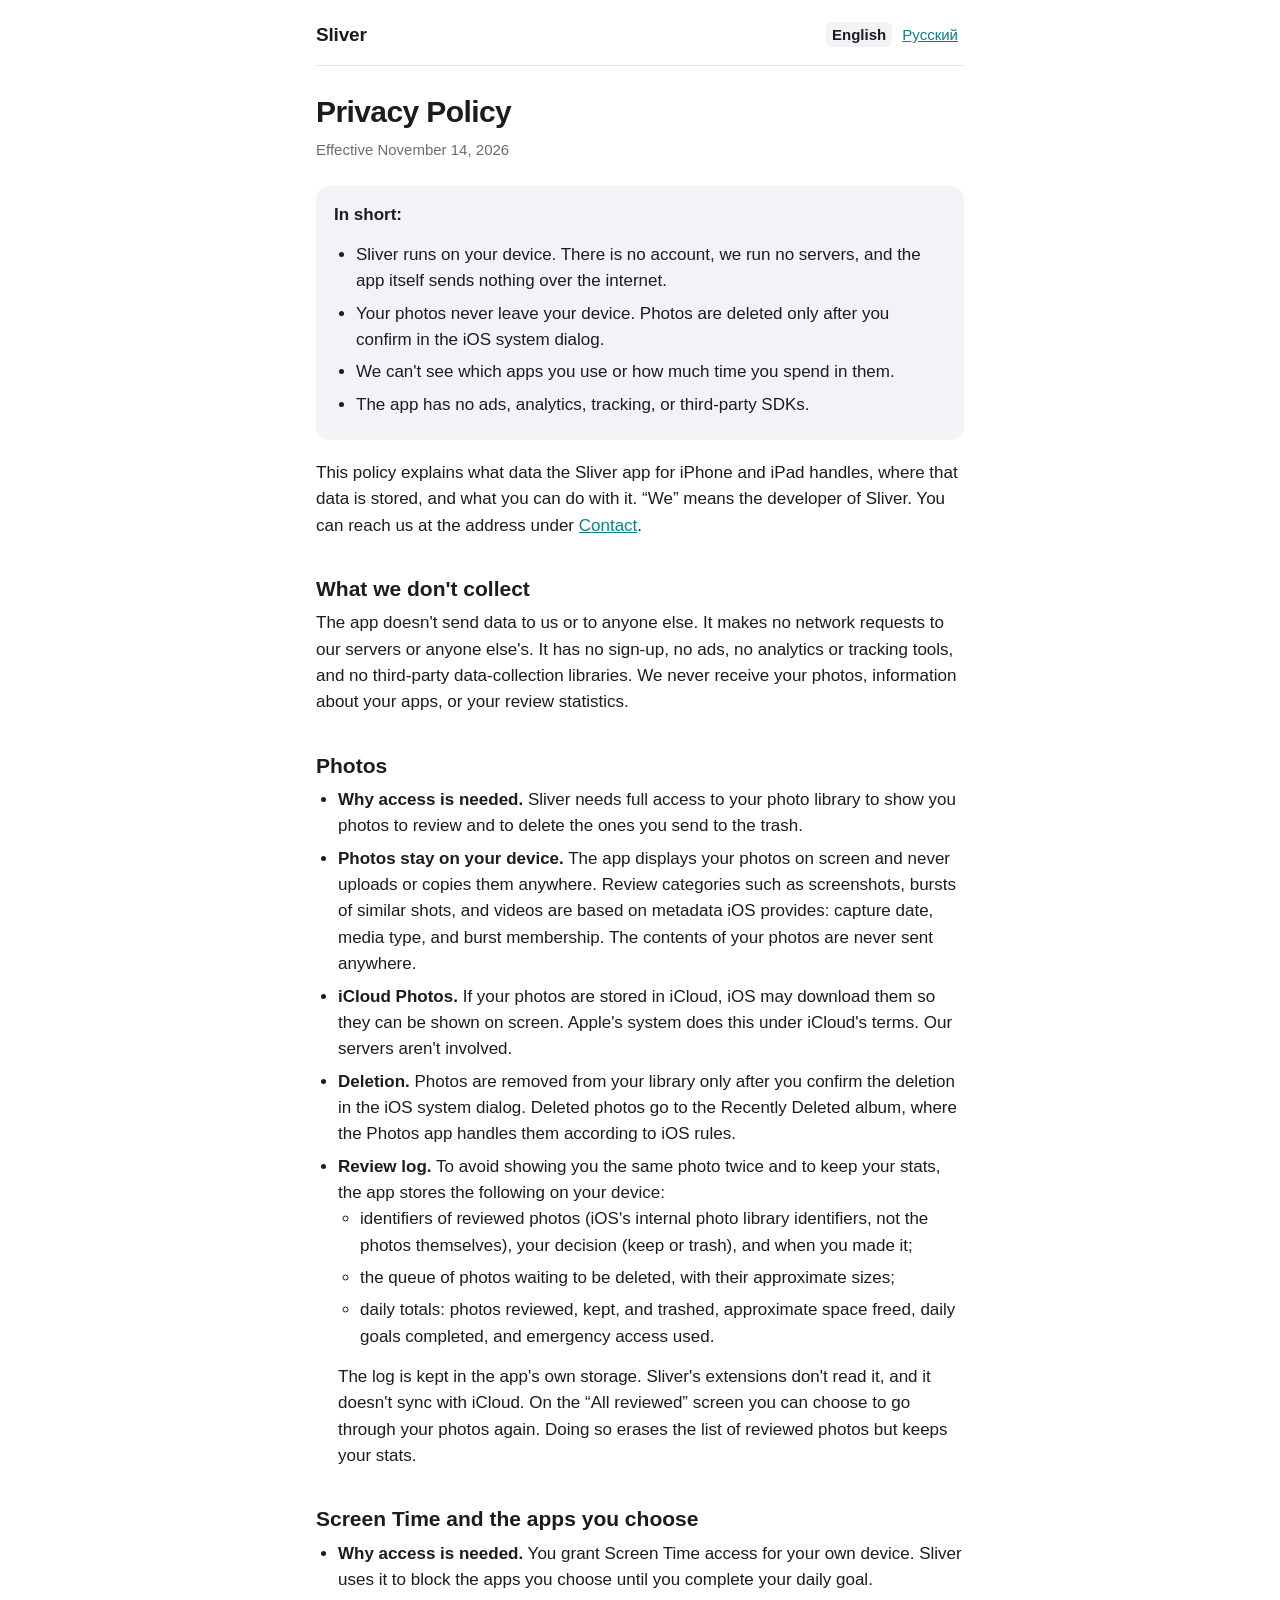
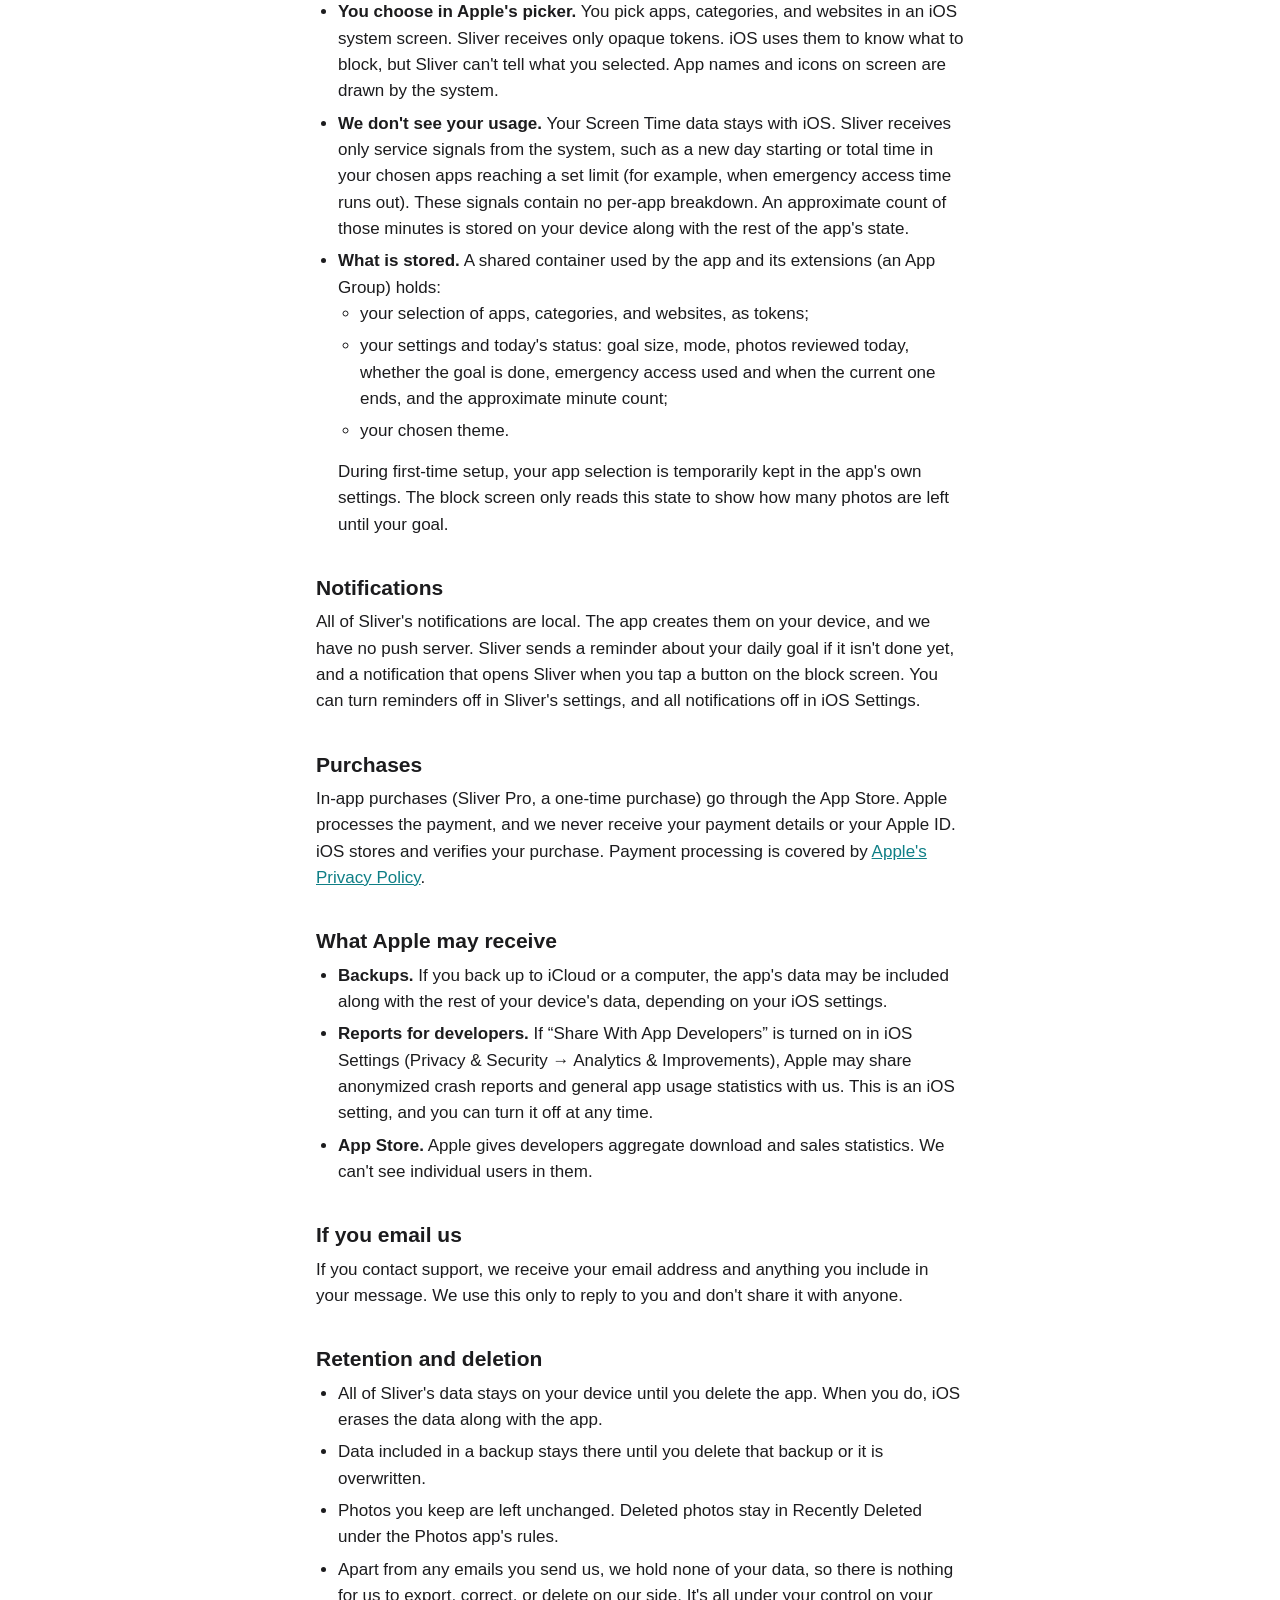
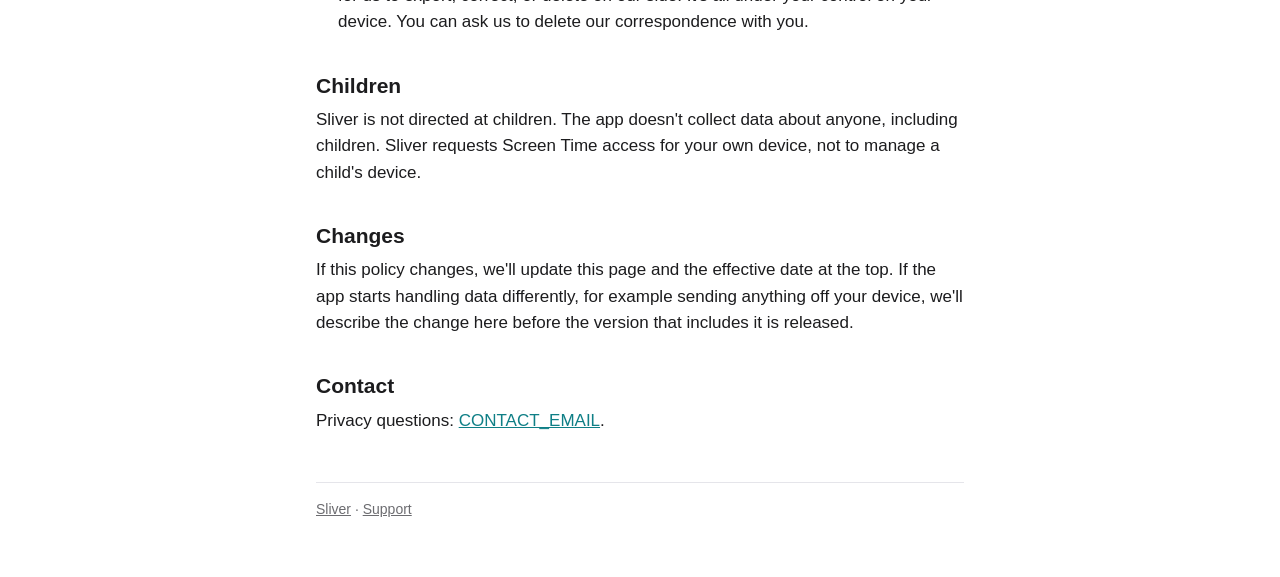
==== privacy/index.html @ 04caf27e "Sliver: privacy policy and support pages (en, ru)" ====
<!doctype html>
<html lang="en">
<head>
<meta charset="utf-8">
<meta name="viewport" content="width=device-width, initial-scale=1">
<meta name="color-scheme" content="light dark">
<title>Privacy Policy — Sliver</title>
<meta name="description" content="What data the Sliver app handles and where it is stored.">
<link rel="stylesheet" href="../style.css">
<link rel="alternate" hreflang="ru" href="../ru/privacy/">
</head>
<body>
<div class="wrap">
<header class="top">
  <a class="brand" href="../">Sliver</a>
  <nav class="lang" aria-label="Language"><span aria-current="page">English</span> <a href="../ru/privacy/" hreflang="ru" lang="ru">Русский</a></nav>
</header>

<main>
<h1>Privacy Policy</h1>
<p class="meta">Effective November 14, 2026</p>

<div class="card">
<p><strong>In short:</strong></p>
<ul>
  <li>Sliver runs on your device. There is no account, we run no servers, and the app itself sends nothing over the internet.</li>
  <li>Your photos never leave your device. Photos are deleted only after you confirm in the iOS system dialog.</li>
  <li>We can't see which apps you use or how much time you spend in them.</li>
  <li>The app has no ads, analytics, tracking, or third-party SDKs.</li>
</ul>
</div>

<p>This policy explains what data the Sliver app for iPhone and iPad handles, where that data is stored, and what you can do with it. “We” means the developer of Sliver. You can reach us at the address under <a href="#contact">Contact</a>.</p>

<h2>What we don't collect</h2>
<p>The app doesn't send data to us or to anyone else. It makes no network requests to our servers or anyone else's. It has no sign-up, no ads, no analytics or tracking tools, and no third-party data-collection libraries. We never receive your photos, information about your apps, or your review statistics.</p>

<h2>Photos</h2>
<ul>
  <li><strong>Why access is needed.</strong> Sliver needs full access to your photo library to show you photos to review and to delete the ones you send to the trash.</li>
  <li><strong>Photos stay on your device.</strong> The app displays your photos on screen and never uploads or copies them anywhere. Review categories such as screenshots, bursts of similar shots, and videos are based on metadata iOS provides: capture date, media type, and burst membership. The contents of your photos are never sent anywhere.</li>
  <li><strong>iCloud Photos.</strong> If your photos are stored in iCloud, iOS may download them so they can be shown on screen. Apple's system does this under iCloud's terms. Our servers aren't involved.</li>
  <li><strong>Deletion.</strong> Photos are removed from your library only after you confirm the deletion in the iOS system dialog. Deleted photos go to the Recently Deleted album, where the Photos app handles them according to iOS rules.</li>
  <li><strong>Review log.</strong> To avoid showing you the same photo twice and to keep your stats, the app stores the following on your device:
    <ul>
      <li>identifiers of reviewed photos (iOS's internal photo library identifiers, not the photos themselves), your decision (keep or trash), and when you made it;</li>
      <li>the queue of photos waiting to be deleted, with their approximate sizes;</li>
      <li>daily totals: photos reviewed, kept, and trashed, approximate space freed, daily goals completed, and emergency access used.</li>
    </ul>
    The log is kept in the app's own storage. Sliver's extensions don't read it, and it doesn't sync with iCloud. On the “All reviewed” screen you can choose to go through your photos again. Doing so erases the list of reviewed photos but keeps your stats.</li>
</ul>

<h2>Screen Time and the apps you choose</h2>
<ul>
  <li><strong>Why access is needed.</strong> You grant Screen Time access for your own device. Sliver uses it to block the apps you choose until you complete your daily goal.</li>
  <li><strong>You choose in Apple's picker.</strong> You pick apps, categories, and websites in an iOS system screen. Sliver receives only opaque tokens. iOS uses them to know what to block, but Sliver can't tell what you selected. App names and icons on screen are drawn by the system.</li>
  <li><strong>We don't see your usage.</strong> Your Screen Time data stays with iOS. Sliver receives only service signals from the system, such as a new day starting or total time in your chosen apps reaching a set limit (for example, when emergency access time runs out). These signals contain no per-app breakdown. An approximate count of those minutes is stored on your device along with the rest of the app's state.</li>
  <li><strong>What is stored.</strong> A shared container used by the app and its extensions (an App Group) holds:
    <ul>
      <li>your selection of apps, categories, and websites, as tokens;</li>
      <li>your settings and today's status: goal size, mode, photos reviewed today, whether the goal is done, emergency access used and when the current one ends, and the approximate minute count;</li>
      <li>your chosen theme.</li>
    </ul>
    During first-time setup, your app selection is temporarily kept in the app's own settings. The block screen only reads this state to show how many photos are left until your goal.</li>
</ul>

<h2>Notifications</h2>
<p>All of Sliver's notifications are local. The app creates them on your device, and we have no push server. Sliver sends a reminder about your daily goal if it isn't done yet, and a notification that opens Sliver when you tap a button on the block screen. You can turn reminders off in Sliver's settings, and all notifications off in iOS Settings.</p>

<h2>Purchases</h2>
<p>In-app purchases (Sliver Pro, a one-time purchase) go through the App Store. Apple processes the payment, and we never receive your payment details or your Apple ID. iOS stores and verifies your purchase. Payment processing is covered by <a href="https://www.apple.com/legal/privacy/">Apple's Privacy Policy</a>.</p>

<h2>What Apple may receive</h2>
<ul>
  <li><strong>Backups.</strong> If you back up to iCloud or a computer, the app's data may be included along with the rest of your device's data, depending on your iOS settings.</li>
  <li><strong>Reports for developers.</strong> If “Share With App Developers” is turned on in iOS Settings (Privacy &amp; Security → Analytics &amp; Improvements), Apple may share anonymized crash reports and general app usage statistics with us. This is an iOS setting, and you can turn it off at any time.</li>
  <li><strong>App Store.</strong> Apple gives developers aggregate download and sales statistics. We can't see individual users in them.</li>
</ul>

<h2>If you email us</h2>
<p>If you contact support, we receive your email address and anything you include in your message. We use this only to reply to you and don't share it with anyone.</p>

<h2>Retention and deletion</h2>
<ul>
  <li>All of Sliver's data stays on your device until you delete the app. When you do, iOS erases the data along with the app.</li>
  <li>Data included in a backup stays there until you delete that backup or it is overwritten.</li>
  <li>Photos you keep are left unchanged. Deleted photos stay in Recently Deleted under the Photos app's rules.</li>
  <li>Apart from any emails you send us, we hold none of your data, so there is nothing for us to export, correct, or delete on our side. It's all under your control on your device. You can ask us to delete our correspondence with you.</li>
</ul>

<h2>Children</h2>
<p>Sliver is not directed at children. The app doesn't collect data about anyone, including children. Sliver requests Screen Time access for your own device, not to manage a child's device.</p>

<h2>Changes</h2>
<p>If this policy changes, we'll update this page and the effective date at the top. If the app starts handling data differently, for example sending anything off your device, we'll describe the change here before the version that includes it is released.</p>

<h2 id="contact">Contact</h2>
<p>Privacy questions: <a href="mailto:CONTACT_EMAIL">CONTACT_EMAIL</a>.</p>
</main>

<footer>
  <a href="../">Sliver</a> · <a href="../support/">Support</a>
</footer>
</div>
</body>
</html>
---- style.css ----
:root {
  color-scheme: light dark;
  --bg: #ffffff;
  --text: #1c1c1e;
  --muted: #6c6c70;
  --line: #e5e5ea;
  --card: #f2f2f7;
  --accent: #0f7f86;
}

@media (prefers-color-scheme: dark) {
  :root {
    --bg: #000000;
    --text: #f2f2f7;
    --muted: #98989f;
    --line: #2c2c2e;
    --card: #1c1c1e;
    --accent: #4fc9cf;
  }
}

* { box-sizing: border-box; }

html { -webkit-text-size-adjust: 100%; text-size-adjust: 100%; }

body {
  margin: 0;
  background: var(--bg);
  color: var(--text);
  font: 17px/1.55 -apple-system, BlinkMacSystemFont, "SF Pro Text", "Segoe UI", Roboto, "Helvetica Neue", Arial, sans-serif;
}

.wrap {
  max-width: 680px;
  margin: 0 auto;
  padding: 20px 16px 56px;
}

header.top {
  display: flex;
  align-items: center;
  justify-content: space-between;
  gap: 12px;
  padding-bottom: 16px;
  border-bottom: 1px solid var(--line);
  margin-bottom: 28px;
}

.brand {
  font-weight: 700;
  font-size: 19px;
  color: var(--text);
  text-decoration: none;
  letter-spacing: -0.01em;
}

.lang { font-size: 15px; white-space: nowrap; }
.lang a, .lang span { padding: 4px 6px; border-radius: 6px; }
.lang span { font-weight: 600; background: var(--card); }

a { color: var(--accent); }
a:hover { text-decoration-thickness: 2px; }

h1 { font-size: 30px; line-height: 1.2; letter-spacing: -0.02em; margin: 0 0 8px; }
h2 { font-size: 21px; line-height: 1.3; margin: 36px 0 8px; }
h3 { font-size: 17px; margin: 24px 0 4px; }

p, ul, ol { margin: 0 0 14px; }
ul, ol { padding-left: 22px; }
li { margin-bottom: 6px; }

.meta { color: var(--muted); font-size: 15px; margin-bottom: 24px; }
.lead { font-size: 19px; color: var(--muted); }

.card {
  background: var(--card);
  border-radius: 14px;
  padding: 16px 18px;
  margin: 20px 0;
}
.card p:last-child, .card ul:last-child { margin-bottom: 0; }

.links { list-style: none; padding: 0; margin: 24px 0; }
.links li { margin: 0 0 10px; }
.links a {
  display: block;
  padding: 14px 16px;
  border-radius: 12px;
  background: var(--card);
  text-decoration: none;
  font-weight: 600;
}

details {
  border-bottom: 1px solid var(--line);
  padding: 12px 0;
}
details > summary {
  cursor: pointer;
  font-weight: 600;
}
details[open] > summary { margin-bottom: 8px; }

footer {
  margin-top: 48px;
  padding-top: 16px;
  border-top: 1px solid var(--line);
  color: var(--muted);
  font-size: 14px;
}
footer a { color: var(--muted); }
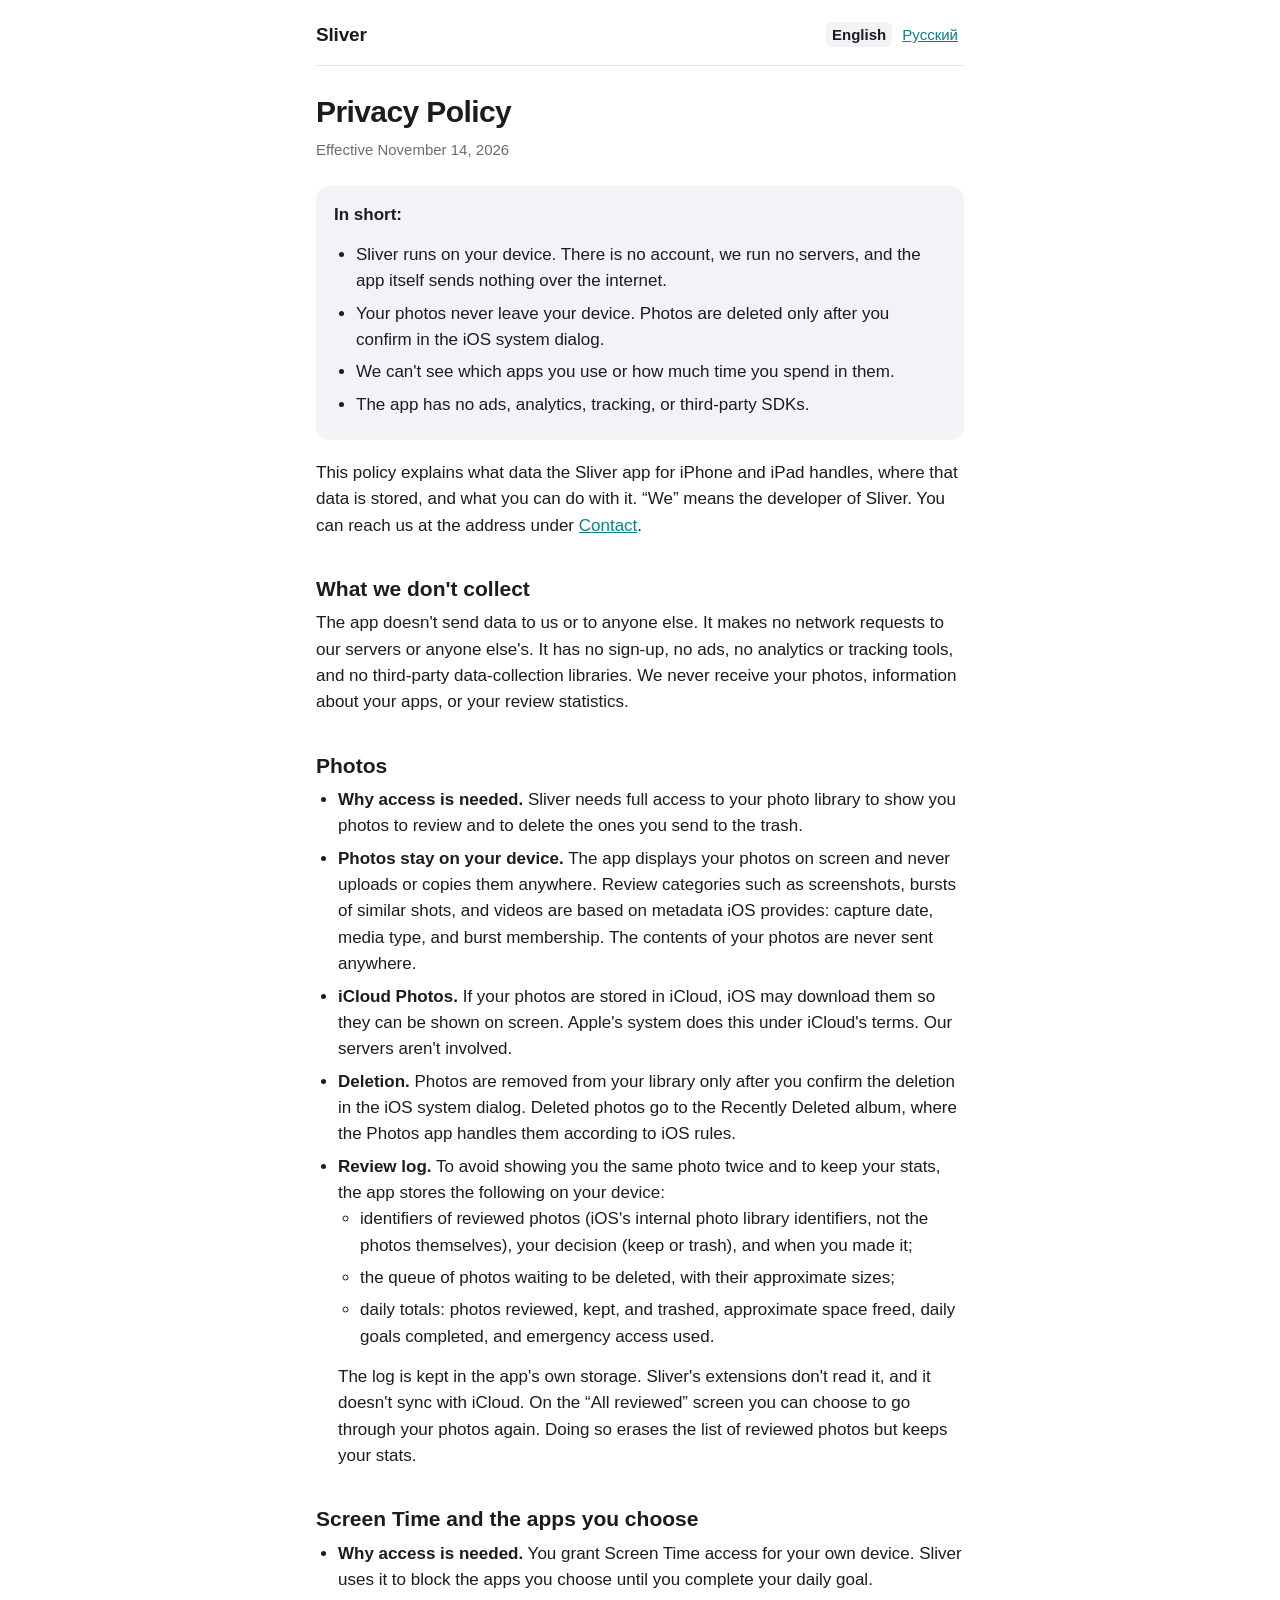
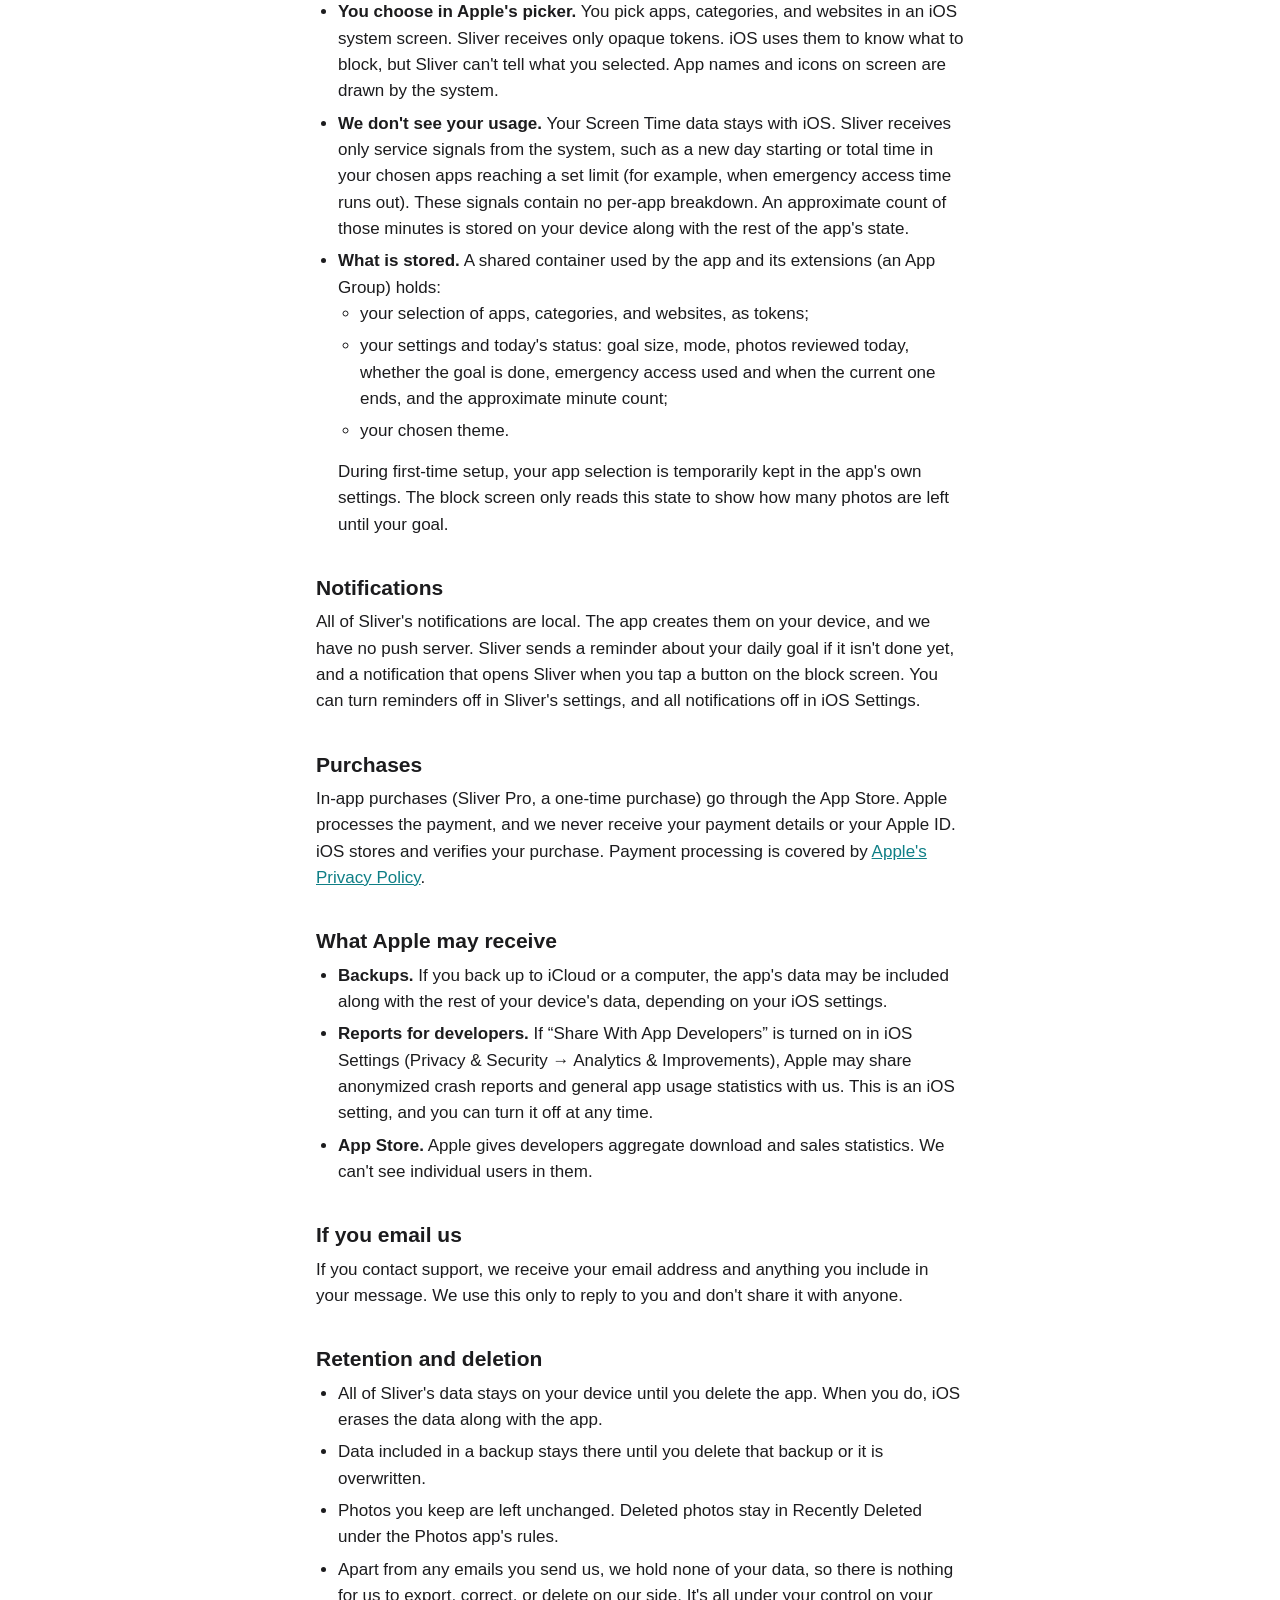
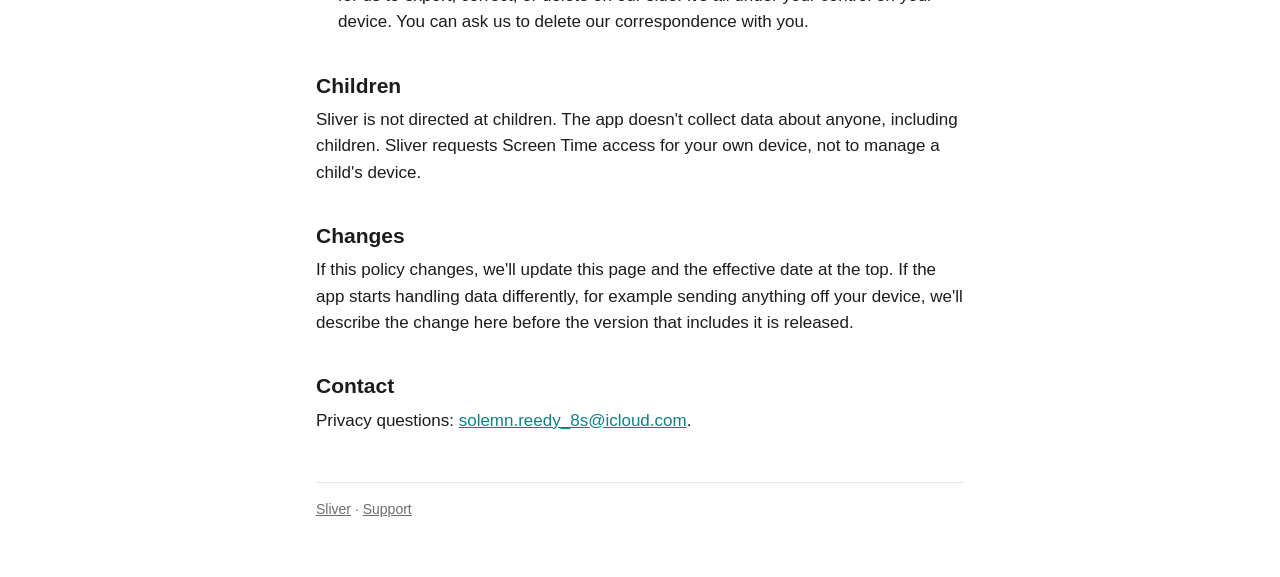
==== commit 908e2fe0: "Support contact address" ====
--- a/privacy/index.html
+++ b/privacy/index.html
@@ -95,7 +95,7 @@
 <p>If this policy changes, we'll update this page and the effective date at the top. If the app starts handling data differently, for example sending anything off your device, we'll describe the change here before the version that includes it is released.</p>
 
 <h2 id="contact">Contact</h2>
-<p>Privacy questions: <a href="mailto:CONTACT_EMAIL">CONTACT_EMAIL</a>.</p>
+<p>Privacy questions: <a href="mailto:solemn.reedy_8s@icloud.com">solemn.reedy_8s@icloud.com</a>.</p>
 </main>
 
 <footer>
